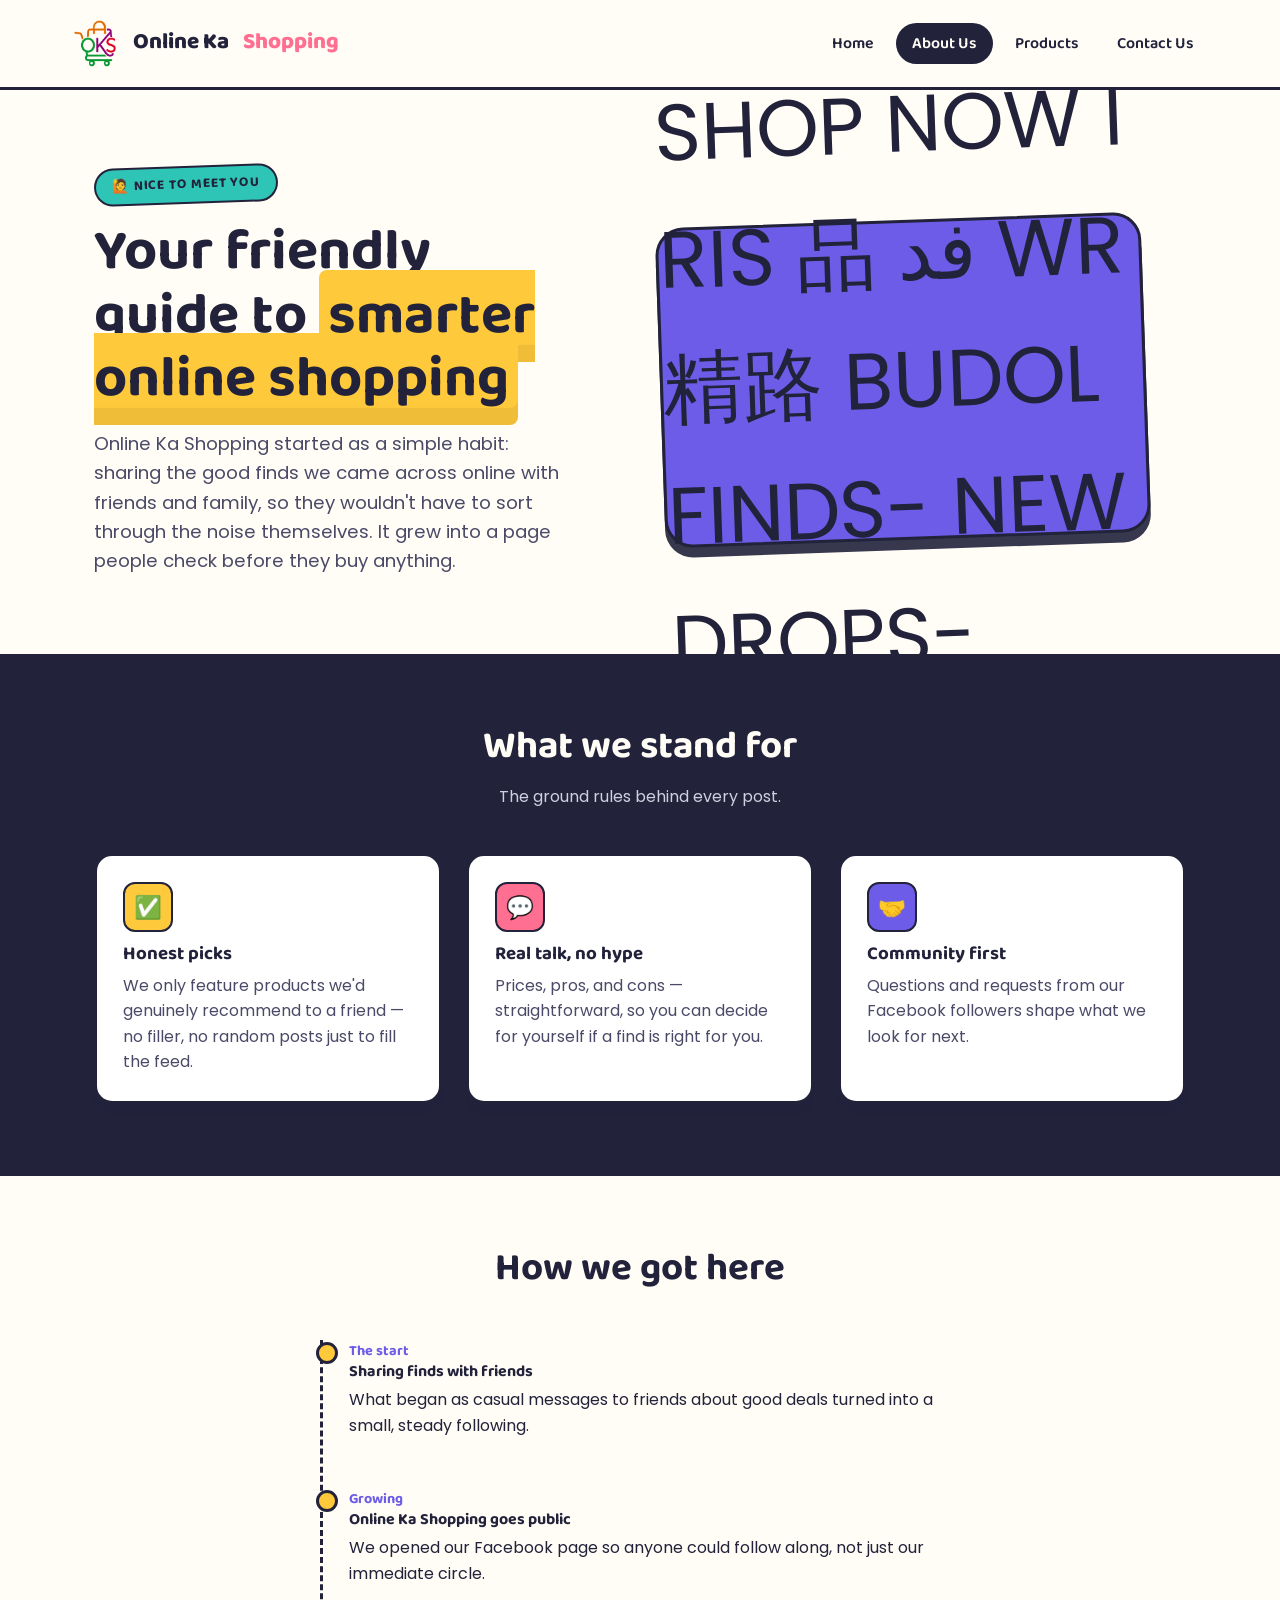
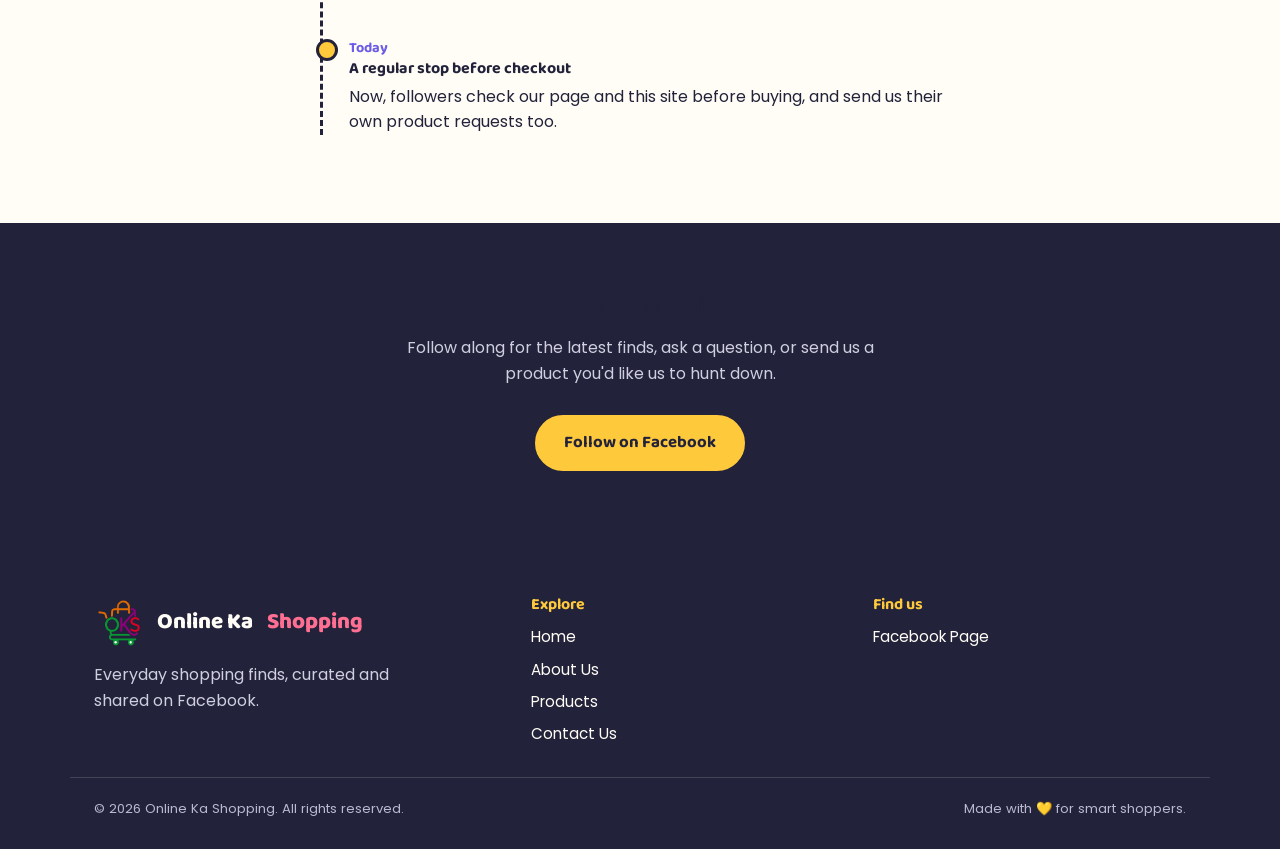
==== about.html @ 3970a916 "Add files via upload" ====
<!DOCTYPE html>
<html lang="en">
<head>
<meta charset="UTF-8">
<meta name="viewport" content="width=device-width, initial-scale=1.0">
<title>About Us — Online Ka Shopping</title>
<meta name="description" content="Learn who's behind Online Ka Shopping and why we curate our favorite online shopping finds.">
<link rel="stylesheet" href="style.css">
</head>
<body>

<header class="site">
  <div class="wrap nav">
    <a href="index.html" class="logo">
      <img src="OL ka Shopping_small.png" alt="A beautiful view" width="50">
      Online Ka <span class="accent">Shopping</span>    
    </a>
    <button class="nav-toggle" aria-label="Toggle menu" aria-expanded="false">
      <span></span>
    </button>
    <nav class="links">
      <a href="index.html">Home</a>
      <a href="about.html" class="active">About Us</a>
      <a href="products.html">Products</a>
      <a href="contact.html">Contact Us</a>
    </nav>
  </div>
</header>

<section class="hero" style="padding-bottom:60px;">
  <div class="wrap about-hero">
    <div>
      <span class="eyebrow">🙋 Nice to meet you</span>
      <h1>Your friendly guide to <span class="hl">smarter online shopping</span></h1>
      <p class="lead">Online Ka Shopping started as a simple habit: sharing the good finds we came across online with friends and family, so they wouldn't have to sort through the noise themselves. It grew into a page people check before they buy anything.</p>
    </div>
    <figure aria-hidden="true"><span class="emoji"><img data-visualcompletion="media-vc-image" class="x15mokao x1ga7v0g x16uus16 xbiv7yw x1bwycvy x193iq5w x4fas0m x19kjcj4" alt="May be an illustration of ‎text that says '‎ORS Online Ka Shopping SHOPPING SHOP NOW ا RIS 品 فد WR 精路 BUDOL FINDS- NEW DROPS- AFFORDABLE PICKS FAST SHIPPING 家 第150 UPETITT ሆጠባን። บุพรรจาพ‎'‎" referrerpolicy="origin-when-cross-origin" src="https://scontent.fmnl30-3.fna.fbcdn.net/v/t39.30808-6/741757227_1709805964281877_2921993927550348395_n.png?stp=dst-png&amp;cstp=mx1640x924&amp;ctp=s1640x924&amp;_nc_cat=104&amp;_nc_map=urlgen_bucketless&amp;ccb=1-7&amp;_nc_sid=cc71e4&amp;_nc_ohc=xV9PjwMrcCQQ7kNvwEH3x2K&amp;_nc_oc=AdrlvEik_hRyiU1EsgGJLPeZK5XNU5Sgn83Fyk-PqdgzFiLYui5LKPKMIqbEyoQ20CA&amp;_nc_zt=23&amp;_nc_ht=scontent.fmnl30-3.fna&amp;_nc_gid=uf_fTV4RWvmN-8UGtcbxXg&amp;_nc_ss=7b2a8&amp;oh=00_AQGWDXAu8j1FiKuhjPeeiVaZnwKB0ql8_CV8PbTVtgUYlQ&amp;oe=6A729DC0"></span></figure>
  </div>
</section>

<section class="tilt-band">
  <div class="wrap">
    <div class="section-head">
      <h2>What we stand for</h2>
      <p>The ground rules behind every post.</p>
    </div>
    <div class="value-grid">
      <div class="value-card">
        <div class="icon icon-yellow">✅</div>
        <h3>Honest picks</h3>
        <p class="desc" style="margin:0;color:var(--ink-soft)">We only feature products we'd genuinely recommend to a friend — no filler, no random posts just to fill the feed.</p>
      </div>
      <div class="value-card">
        <div class="icon icon-pink">💬</div>
        <h3>Real talk, no hype</h3>
        <p class="desc" style="margin:0;color:var(--ink-soft)">Prices, pros, and cons — straightforward, so you can decide for yourself if a find is right for you.</p>
      </div>
      <div class="value-card">
        <div class="icon icon-purple">🤝</div>
        <h3>Community first</h3>
        <p class="desc" style="margin:0;color:var(--ink-soft)">Questions and requests from our Facebook followers shape what we look for next.</p>
      </div>
    </div>
  </div>
</section>

<section>
  <div class="wrap">
    <div class="section-head">
      <h2>How we got here</h2>
    </div>
    <div class="timeline" style="max-width:640px;margin-left:auto;margin-right:auto;">
      <div class="t-item">
        <div class="t-year">The start</div>
        <h4>Sharing finds with friends</h4>
        <p>What began as casual messages to friends about good deals turned into a small, steady following.</p>
      </div>
      <div class="t-item">
        <div class="t-year">Growing</div>
        <h4>Online Ka Shopping goes public</h4>
        <p>We opened our Facebook page so anyone could follow along, not just our immediate circle.</p>
      </div>
      <div class="t-item">
        <div class="t-year">Today</div>
        <h4>A regular stop before checkout</h4>
        <p>Now, followers check our page and this site before buying, and send us their own product requests too.</p>
      </div>
    </div>
  </div>
</section>

<section class="tilt-band">
  <div class="wrap" style="text-align:center;">
    <h2 style="margin-bottom:14px;">Come say hi</h2>
    <p style="color:#cfcfe0;max-width:50ch;margin:0 auto 26px;">Follow along for the latest finds, ask a question, or send us a product you'd like us to hunt down.</p>
    <a class="btn btn-yellow" href="https://www.facebook.com/onlinekashopping" target="_blank" rel="noopener">Follow on Facebook</a>
  </div>
</section>

<footer class="site">
  <div class="wrap footer-grid">
    <div>
      <a href="index.html" class="logo" style="color:var(--cream)"><img src="OL ka Shopping_small.png" alt="A beautiful view" width="50">Online Ka <span class="accent">Shopping</span></a>
      <p style="margin-top:12px;color:#cfcfe0;max-width:32ch;">Everyday shopping finds, curated and shared on Facebook.</p>
    </div>
    <div>
      <h4>Explore</h4>
      <div class="foot-links">
        <a href="index.html">Home</a>
        <a href="about.html">About Us</a>
        <a href="products.html">Products</a>
        <a href="contact.html">Contact Us</a>
      </div>
    </div>
    <div>
      <h4>Find us</h4>
      <div class="foot-links">
        <a href="https://www.facebook.com/onlinekashopping" target="_blank" rel="noopener">Facebook Page</a>
      </div>
    </div>
  </div>
  <div class="wrap footer-bottom">
    <span>© 2026 Online Ka Shopping. All rights reserved.</span>
    <span>Made with 💛 for smart shoppers.</span>
  </div>
</footer>

<script src="script.js"></script>
</body>
</html>
---- style.css ----
/* ============================================
   Online Ka Shopping — bright & fun design system
   ============================================ */

@import url('https://fonts.googleapis.com/css2?family=Baloo+2:wght@500;600;700;800&family=Poppins:ital,wght@0,400;0,500;0,600;0,700;1,500&display=swap');

:root{
  --yellow: #FFC93C;
  --pink: #FF6F91;
  --purple: #6C5CE7;
  --mint: #2EC4B6;
  --cream: #FFFDF5;
  --ink: #22223B;
  --ink-soft: #4a4a68;
  --white: #ffffff;

  --radius-lg: 28px;
  --radius-md: 18px;
  --radius-sm: 10px;

  --shadow-card: 0 10px 0 rgba(34,34,59,0.9);
  --shadow-soft: 0 14px 30px rgba(34,34,59,0.12);
}

*{ box-sizing: border-box; }

html{ scroll-behavior: smooth; }

body{
  margin:0;
  font-family: 'Poppins', sans-serif;
  background: var(--cream);
  color: var(--ink);
  line-height: 1.6;
  overflow-x: hidden;
}

h1,h2,h3,h4{
  font-family:'Baloo 2', sans-serif;
  margin:0 0 .4em;
  line-height: 1.1;
  color: var(--ink);
}

p{ margin:0 0 1em; }

a{ color: inherit; text-decoration:none; }

img{ max-width:100%; display:block; }

.wrap{
  max-width: 1140px;
  margin: 0 auto;
  padding: 0 24px;
}

/* focus visibility */
a:focus-visible, button:focus-visible, input:focus-visible, textarea:focus-visible{
  outline: 3px solid var(--purple);
  outline-offset: 3px;
}

@media (prefers-reduced-motion: reduce){
  *{ animation-duration: 0.001ms !important; animation-iteration-count: 1 !important; transition-duration: 0.001ms !important; scroll-behavior:auto !important; }
}

/* ---------- Buttons ---------- */
.btn{
  display:inline-flex;
  align-items:center;
  gap:.5em;
  font-family:'Baloo 2', sans-serif;
  font-weight:700;
  font-size: 1.05rem;
  padding: .85em 1.7em;
  border-radius: 999px;
  border: 3px solid var(--ink);
  cursor:pointer;
  transition: transform .15s ease, box-shadow .15s ease;
  box-shadow: 5px 5px 0 var(--ink);
}
.btn:hover{ transform: translate(-2px,-2px); box-shadow: 7px 7px 0 var(--ink); }
.btn:active{ transform: translate(1px,1px); box-shadow: 3px 3px 0 var(--ink); }

.btn-pink{ background: var(--pink); color: var(--white); }
.btn-yellow{ background: var(--yellow); color: var(--ink); }
.btn-purple{ background: var(--purple); color: var(--white); }
.btn-outline{ background: transparent; color: var(--ink); box-shadow:none; }
.btn-outline:hover{ background: var(--ink); color: var(--cream); transform:none; }

/* ---------- Top marquee ---------- */
.marquee{
  background: var(--ink);
  color: var(--cream);
  overflow: hidden;
  white-space: nowrap;
  padding: 8px 0;
  font-family:'Baloo 2', sans-serif;
  font-size: .85rem;
  letter-spacing: .04em;
}
.marquee__track{
  display: inline-block;
  padding-left: 100%;
  animation: scroll-left 28s linear infinite;
}
.marquee:hover .marquee__track{ animation-play-state: paused; }
.marquee span{ margin: 0 2em; }
.marquee .dot{ color: var(--yellow); }
@keyframes scroll-left{
  from{ transform: translateX(0); }
  to{ transform: translateX(-100%); }
}

/* ---------- Header / Nav ---------- */
header.site{
  position: sticky;
  top:0;
  z-index: 50;
  background: var(--cream);
  border-bottom: 3px solid var(--ink);
}
.nav{
  display:flex;
  align-items:center;
  justify-content: space-between;
  padding: 16px 0;
}
.logo{
  display:flex;
  align-items:center;
  gap:.6em;
  font-family:'Baloo 2', sans-serif;
  font-weight:800;
  font-size:1.4rem;
}
.logo .bag{
  width:38px; height:38px;
  background: var(--purple);
  border-radius: 10px;
  display:flex; align-items:center; justify-content:center;
  color:var(--yellow);
  font-size:1.2rem;
  transform: rotate(-6deg);
  border: 2.5px solid var(--ink);
}
.logo .accent{ color: var(--pink); }

nav.links{
  display:flex;
  gap: 6px;
  align-items:center;
}
nav.links a{
  font-family:'Baloo 2', sans-serif;
  font-weight:600;
  padding: 8px 16px;
  border-radius: 999px;
  transition: background .15s ease, color .15s ease;
}
nav.links a:hover{ background: var(--yellow); }
nav.links a.active{ background: var(--ink); color: var(--cream); }

.nav-toggle{
  display:none;
  background:none; border:none; cursor:pointer;
  width: 42px; height:42px;
  align-items:center; justify-content:center;
}
.nav-toggle span, .nav-toggle span::before, .nav-toggle span::after{
  content:'';
  display:block;
  width: 24px; height: 3px;
  background: var(--ink);
  border-radius: 3px;
  position: relative;
  transition: all .2s ease;
}
.nav-toggle span::before{ position:absolute; top:-8px; }
.nav-toggle span::after{ position:absolute; top:8px; }

@media (max-width: 760px){
  .nav-toggle{ display:flex; }
  nav.links{
    position: absolute;
    top: 100%; left:0; right:0;
    background: var(--cream);
    border-bottom: 3px solid var(--ink);
    flex-direction: column;
    align-items: stretch;
    padding: 10px 24px 18px;
    display: none;
  }
  nav.links.open{ display:flex; }
  nav.links a{ text-align:center; padding: 12px 16px; }
}

/* ---------- Hero ---------- */
.hero{
  position: relative;
  padding: 76px 0 96px;
  overflow: hidden;
}
.hero__grid{
  display:grid;
  grid-template-columns: 1.1fr 0.9fr;
  gap: 40px;
  align-items:center;
}
.eyebrow{
  display:inline-block;
  font-family:'Baloo 2', sans-serif;
  font-weight:700;
  font-size:.85rem;
  letter-spacing:.06em;
  text-transform: uppercase;
  background: var(--mint);
  color: var(--ink);
  padding: 6px 16px;
  border-radius: 999px;
  border: 2.5px solid var(--ink);
  margin-bottom: 18px;
  transform: rotate(-2deg);
}
.hero h1{
  font-size: clamp(2.4rem, 5vw, 3.6rem);
  margin-bottom: .3em;
}
.hero h1 .hl{
  background: var(--yellow);
  padding: 0 .15em;
  border-radius: 8px;
  box-shadow: inset 0 -0.3em 0 rgba(0,0,0,0.06);
}
.hero p.lead{
  font-size: 1.15rem;
  color: var(--ink-soft);
  max-width: 46ch;
}
.hero__ctas{ display:flex; gap:14px; flex-wrap:wrap; margin-top: 28px; }

.hero__art{ position: relative; height: 380px; }
.price-tag{
  position:absolute;
  background: var(--white);
  border: 3px solid var(--ink);
  border-radius: var(--radius-md);
  box-shadow: var(--shadow-card);
  padding: 18px 20px;
  width: 190px;
}
.price-tag::before{
  content:'';
  position:absolute;
  top:14px; left:-11px;
  width:20px; height:20px;
  background: var(--cream);
  border: 3px solid var(--ink);
  border-radius:50%;
}
.price-tag .cat{
  font-family:'Baloo 2', sans-serif;
  font-weight:700;
  font-size:.78rem;
  text-transform: uppercase;
  letter-spacing:.04em;
  color: var(--purple);
}
.price-tag .name{ font-weight:600; margin: 4px 0 8px; font-size:.95rem; }
.price-tag .tagrow{ display:flex; align-items:center; justify-content:space-between; }
.price-tag .price{ font-family:'Baloo 2',sans-serif; font-weight:800; font-size:1.2rem; }
.price-tag .badge{
  background: var(--pink); color:var(--white);
  font-size:.7rem; font-weight:700;
  padding: 3px 8px; border-radius: 999px;
}

.tag-1{ top: 0; left: 6%; transform: rotate(-7deg); }
.tag-2{ top: 130px; right: 4%; transform: rotate(6deg); background: var(--purple); color:var(--white); }
.tag-2 .cat{ color: var(--yellow); }
.tag-2 .price{ color: var(--white); }
.tag-3{ bottom: 0; left: 22%; transform: rotate(4deg); }

@media (max-width: 900px){
  .hero__grid{ grid-template-columns: 1fr; }
  .hero__art{ height: 300px; margin-top: 10px; }
}

/* ---------- Section basics ---------- */
section{ padding: 72px 0; }
.section-head{ max-width: 640px; margin: 0 auto 44px; text-align:center; }
.section-head h2{ font-size: clamp(1.8rem, 3.4vw, 2.4rem); }
.section-head p{ color: var(--ink-soft); }

.tilt-band{
  background: var(--ink);
  color: var(--cream);
}
.tilt-band .section-head p{ color: #cfcfe0; }
.tilt-band .section-head h2{ color: var(--cream); }

/* ---------- Product / find cards (signature element) ---------- */
.finds-grid{
  display:grid;
  grid-template-columns: repeat(4, 1fr);
  gap: 26px;
}
@media (max-width: 980px){ .finds-grid{ grid-template-columns: repeat(2,1fr); } }
@media (max-width: 560px){ .finds-grid{ grid-template-columns: 1fr; } }

.find-card{
  background: var(--white);
  border: 3px solid var(--ink);
  border-radius: var(--radius-md);
  padding: 22px 18px 20px;
  position: relative;
  box-shadow: var(--shadow-card);
  transition: transform .18s ease, box-shadow .18s ease;
}
.find-card:hover{ transform: translate(-3px,-5px) rotate(-1deg); box-shadow: 9px 12px 0 var(--ink); }
.find-card::before{
  content:'';
  position:absolute;
  top: 22px; left:-12px;
  width:22px; height:22px;
  background: var(--cream);
  border: 3px solid var(--ink);
  border-radius:50%;
}
.find-card .icon{
  width:56px; height:56px;
  border-radius: 14px;
  display:flex; align-items:center; justify-content:center;
  font-size: 1.6rem;
  margin-bottom: 14px;
  border: 2.5px solid var(--ink);
}
.find-card h3{ font-size:1.15rem; margin-bottom: 4px; }
.find-card .desc{ font-size:.92rem; color: var(--ink-soft); margin-bottom: 14px; }
.find-card .meta{
  display:flex; align-items:center; justify-content:space-between;
  border-top: 2px dashed var(--ink);
  padding-top: 12px;
}
.find-card .save{
  font-family:'Baloo 2', sans-serif;
  font-weight:800;
  color: var(--pink);
}
.find-card .fb-link{
  font-size:.82rem;
  font-weight:600;
  text-decoration: underline;
}

.icon-yellow{ background: var(--yellow); }
.icon-mint{ background: var(--mint); }
.icon-pink{ background: var(--pink); color:var(--white); }
.icon-purple{ background: var(--purple); color:var(--white); }

/* filter chips (products page) */
.chip-row{ display:flex; gap:10px; flex-wrap:wrap; justify-content:center; margin-bottom: 40px; }
.chip{
  font-family:'Baloo 2', sans-serif;
  font-weight:600;
  font-size:.9rem;
  padding: 8px 18px;
  border-radius: 999px;
  border: 2.5px solid var(--ink);
  background: var(--white);
  cursor:pointer;
}
.chip.is-active, .chip:hover{ background: var(--purple); color:var(--white); }

/* ---------- Steps (how it works) ---------- */
.steps{
  display:grid;
  grid-template-columns: repeat(3,1fr);
  gap: 26px;
}
@media (max-width: 820px){ .steps{ grid-template-columns:1fr; } }
.step{
  background: var(--cream);
  border: 3px dashed var(--ink);
  border-radius: var(--radius-md);
  padding: 26px;
  text-align:center;
}
.step .num{
  width:44px; height:44px;
  margin: 0 auto 14px;
  background: var(--pink);
  color:var(--white);
  border-radius:50%;
  display:flex; align-items:center; justify-content:center;
  font-family:'Baloo 2',sans-serif; font-weight:800;
  border: 2.5px solid var(--ink);
}

/* ---------- About page bits ---------- */
.about-hero{
  display:grid;
  grid-template-columns: 1fr 1fr;
  gap: 50px;
  align-items:center;
}
@media (max-width: 860px){ .about-hero{ grid-template-columns:1fr; } }
.about-hero figure{
  background: var(--purple);
  border: 3px solid var(--ink);
  border-radius: var(--radius-lg);
  height: 320px;
  display:flex; align-items:center; justify-content:center;
  box-shadow: var(--shadow-card);
  transform: rotate(-2deg);
}
.about-hero figure .emoji{ font-size: 5rem; }

.value-grid{
  display:grid;
  grid-template-columns: repeat(3, 1fr);
  gap: 24px;
}
@media (max-width: 820px){ .value-grid{ grid-template-columns:1fr; } }
.value-card{
  background: var(--white);
  border: 3px solid var(--ink);
  border-radius: var(--radius-md);
  padding: 26px;
  box-shadow: var(--shadow-card);
}
.value-card .icon{
  width:50px;height:50px;border-radius:12px;
  display:flex;align-items:center;justify-content:center;
  font-size:1.4rem; margin-bottom:12px;
  border: 2.5px solid var(--ink);
}

.timeline{ position:relative; margin-top: 50px; padding-left: 26px; border-left: 3px dashed var(--ink); }
.timeline .t-item{ position:relative; padding-bottom: 34px; }
.timeline .t-item:last-child{ padding-bottom:0; }
.timeline .t-item::before{
  content:'';
  position:absolute; left:-33px; top:2px;
  width:16px; height:16px; border-radius:50%;
  background: var(--yellow); border:3px solid var(--ink);
}
.timeline .t-year{ font-family:'Baloo 2',sans-serif; font-weight:700; color:var(--purple); font-size:.9rem; }

/* ---------- Contact page ---------- */
.contact-grid{
  display:grid;
  grid-template-columns: 1fr 1fr;
  gap: 40px;
  align-items:start;
}
@media (max-width: 860px){ .contact-grid{ grid-template-columns:1fr; } }

.fb-card{
  background: var(--purple);
  color: var(--white);
  border: 3px solid var(--ink);
  border-radius: var(--radius-lg);
  padding: 34px;
  box-shadow: var(--shadow-card);
}
.fb-card h3{ color:var(--white); }
.fb-card .fb-icon{
  width:52px; height:52px;
  background: var(--white);
  color: var(--purple);
  border-radius: 14px;
  display:flex; align-items:center; justify-content:center;
  font-size:1.6rem; font-weight:800;
  margin-bottom: 16px;
}

.contact-form{
  background: var(--white);
  border: 3px solid var(--ink);
  border-radius: var(--radius-lg);
  padding: 32px;
  box-shadow: var(--shadow-card);
}
.field{ margin-bottom: 18px; }
.field label{
  display:block;
  font-family:'Baloo 2', sans-serif;
  font-weight:600;
  margin-bottom: 6px;
  font-size:.95rem;
}
.field input, .field textarea{
  width:100%;
  font-family:'Poppins', sans-serif;
  font-size: .98rem;
  padding: 12px 14px;
  border-radius: var(--radius-sm);
  border: 2.5px solid var(--ink);
  background: var(--cream);
  resize: vertical;
}
.field input:focus, .field textarea:focus{ outline: 3px solid var(--purple); outline-offset:1px; }

.faq{ max-width: 760px; margin: 0 auto; }
.faq-item{
  border-bottom: 2px dashed var(--ink);
  padding: 18px 0;
}
.faq-item h4{ font-size:1.05rem; margin-bottom: 6px; }
.faq-item p{ margin:0; color: var(--ink-soft); }

/* ---------- Footer ---------- */
footer.site{
  background: var(--ink);
  color: var(--cream);
  padding: 50px 0 30px;
}
.footer-grid{
  display:grid;
  grid-template-columns: 1.3fr 1fr 1fr;
  gap: 30px;
  margin-bottom: 30px;
}
@media (max-width: 700px){ .footer-grid{ grid-template-columns:1fr; } }
footer.site h4{ color: var(--yellow); font-family:'Baloo 2',sans-serif; margin-bottom: 12px; font-size:1rem; }
footer.site a:hover{ color: var(--pink); }
footer.site .foot-links{ display:flex; flex-direction:column; gap:8px; font-size:.95rem; }
.footer-bottom{
  border-top: 1px solid rgba(255,255,255,0.15);
  padding-top: 20px;
  font-size: .82rem;
  color: #b9b9d0;
  display:flex; justify-content:space-between; flex-wrap:wrap; gap:10px;
}

/* ---------- disclosure banner ---------- */
.disclosure{
  font-size:.82rem;
  color: var(--ink-soft);
  text-align:center;
  max-width: 720px;
  margin: 0 auto;
}
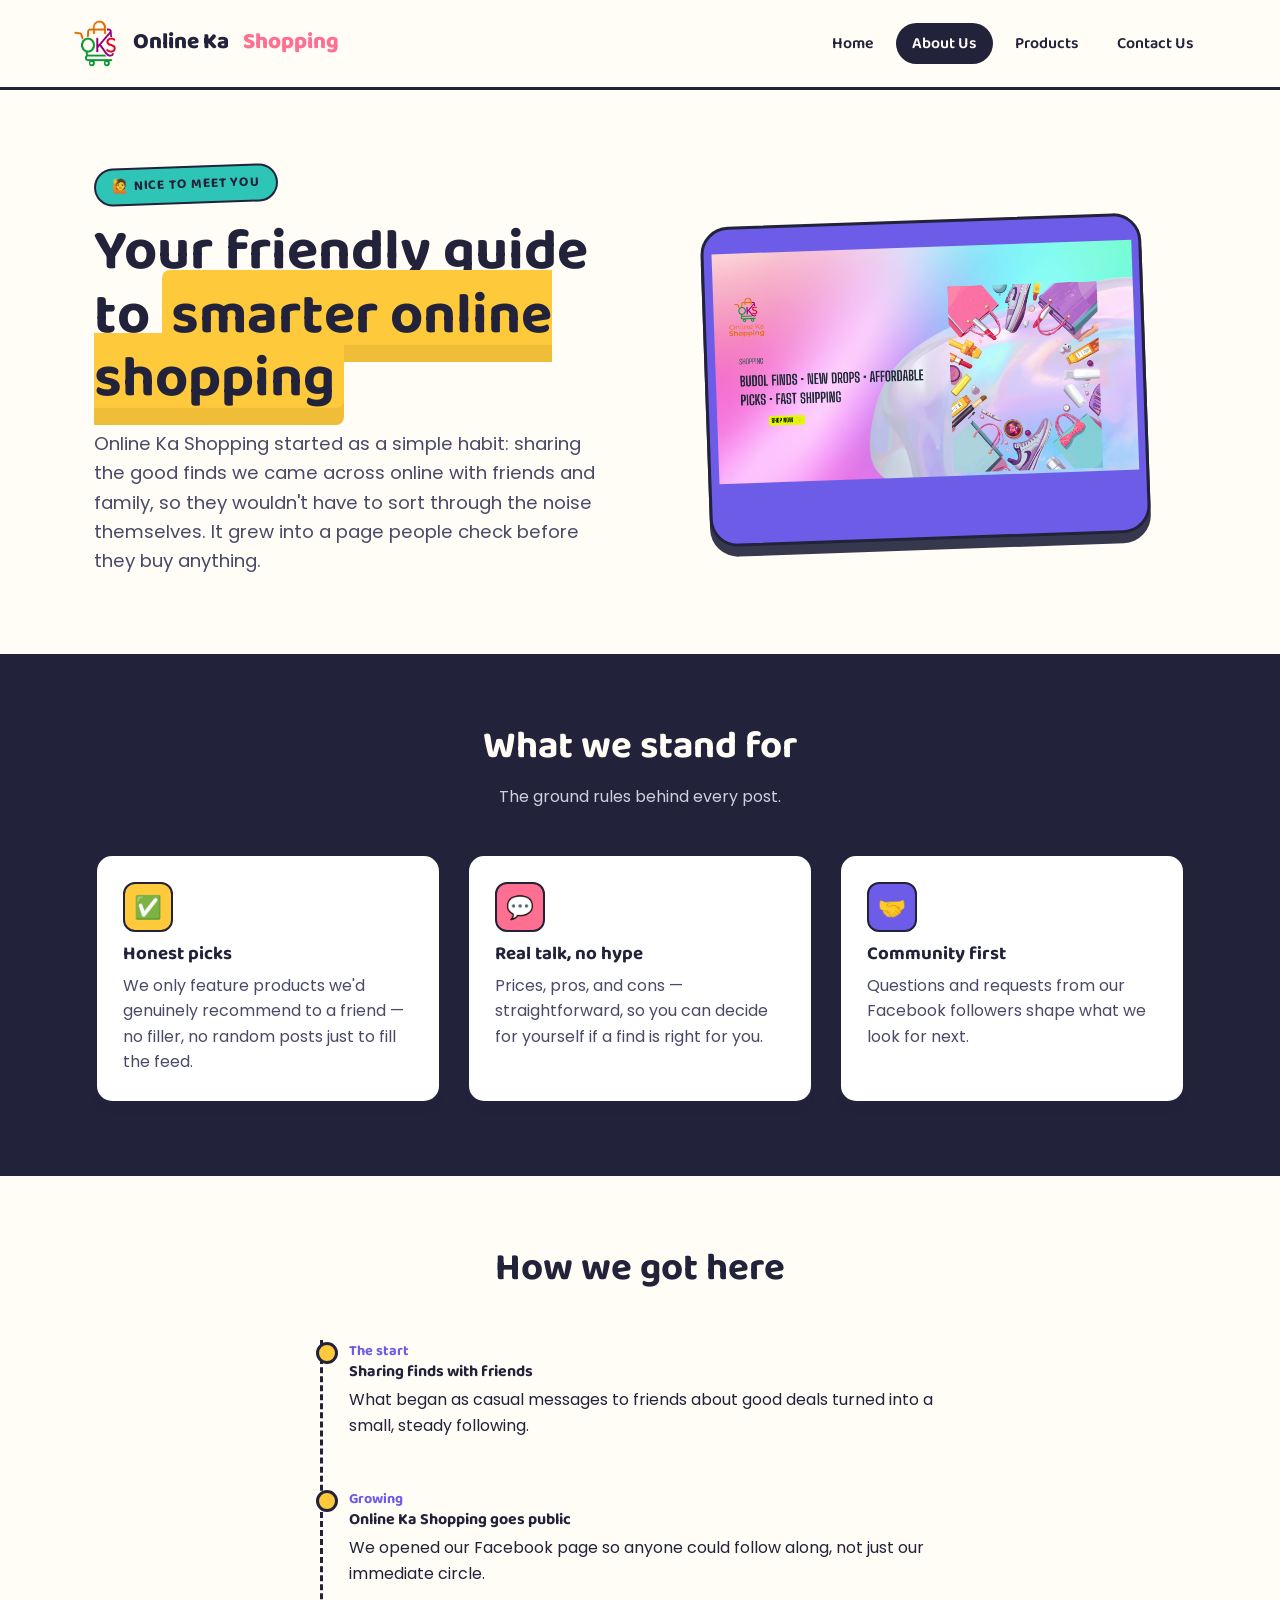
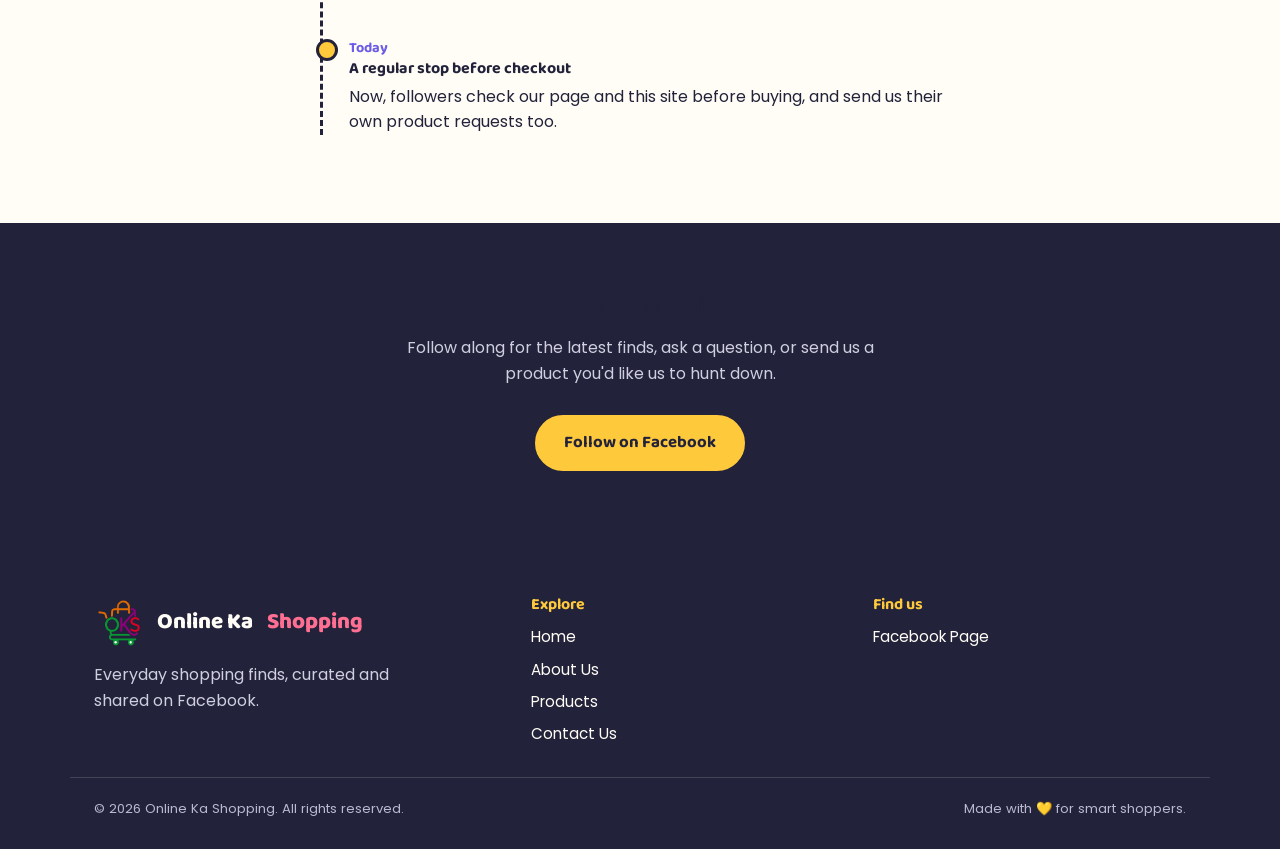
==== commit 481a41bd: "Add files via upload" ====
--- a/about.html
+++ b/about.html
@@ -34,7 +34,7 @@
       <h1>Your friendly guide to <span class="hl">smarter online shopping</span></h1>
       <p class="lead">Online Ka Shopping started as a simple habit: sharing the good finds we came across online with friends and family, so they wouldn't have to sort through the noise themselves. It grew into a page people check before they buy anything.</p>
     </div>
-    <figure aria-hidden="true"><span class="emoji"><img data-visualcompletion="media-vc-image" class="x15mokao x1ga7v0g x16uus16 xbiv7yw x1bwycvy x193iq5w x4fas0m x19kjcj4" alt="May be an illustration of ‎text that says '‎ORS Online Ka Shopping SHOPPING SHOP NOW ا RIS 品 فد WR 精路 BUDOL FINDS- NEW DROPS- AFFORDABLE PICKS FAST SHIPPING 家 第150 UPETITT ሆጠባን። บุพรรจาพ‎'‎" referrerpolicy="origin-when-cross-origin" src="https://scontent.fmnl30-3.fna.fbcdn.net/v/t39.30808-6/741757227_1709805964281877_2921993927550348395_n.png?stp=dst-png&amp;cstp=mx1640x924&amp;ctp=s1640x924&amp;_nc_cat=104&amp;_nc_map=urlgen_bucketless&amp;ccb=1-7&amp;_nc_sid=cc71e4&amp;_nc_ohc=xV9PjwMrcCQQ7kNvwEH3x2K&amp;_nc_oc=AdrlvEik_hRyiU1EsgGJLPeZK5XNU5Sgn83Fyk-PqdgzFiLYui5LKPKMIqbEyoQ20CA&amp;_nc_zt=23&amp;_nc_ht=scontent.fmnl30-3.fna&amp;_nc_gid=uf_fTV4RWvmN-8UGtcbxXg&amp;_nc_ss=7b2a8&amp;oh=00_AQGWDXAu8j1FiKuhjPeeiVaZnwKB0ql8_CV8PbTVtgUYlQ&amp;oe=6A729DC0"></span></figure>
+    <figure aria-hidden="true"><span class="emoji"><input type="image" src="741757227_1709805964281877_2921993927550348395_n.png" alt="Submit" width="420" height="230"></span></figure>
   </div>
 </section>
 
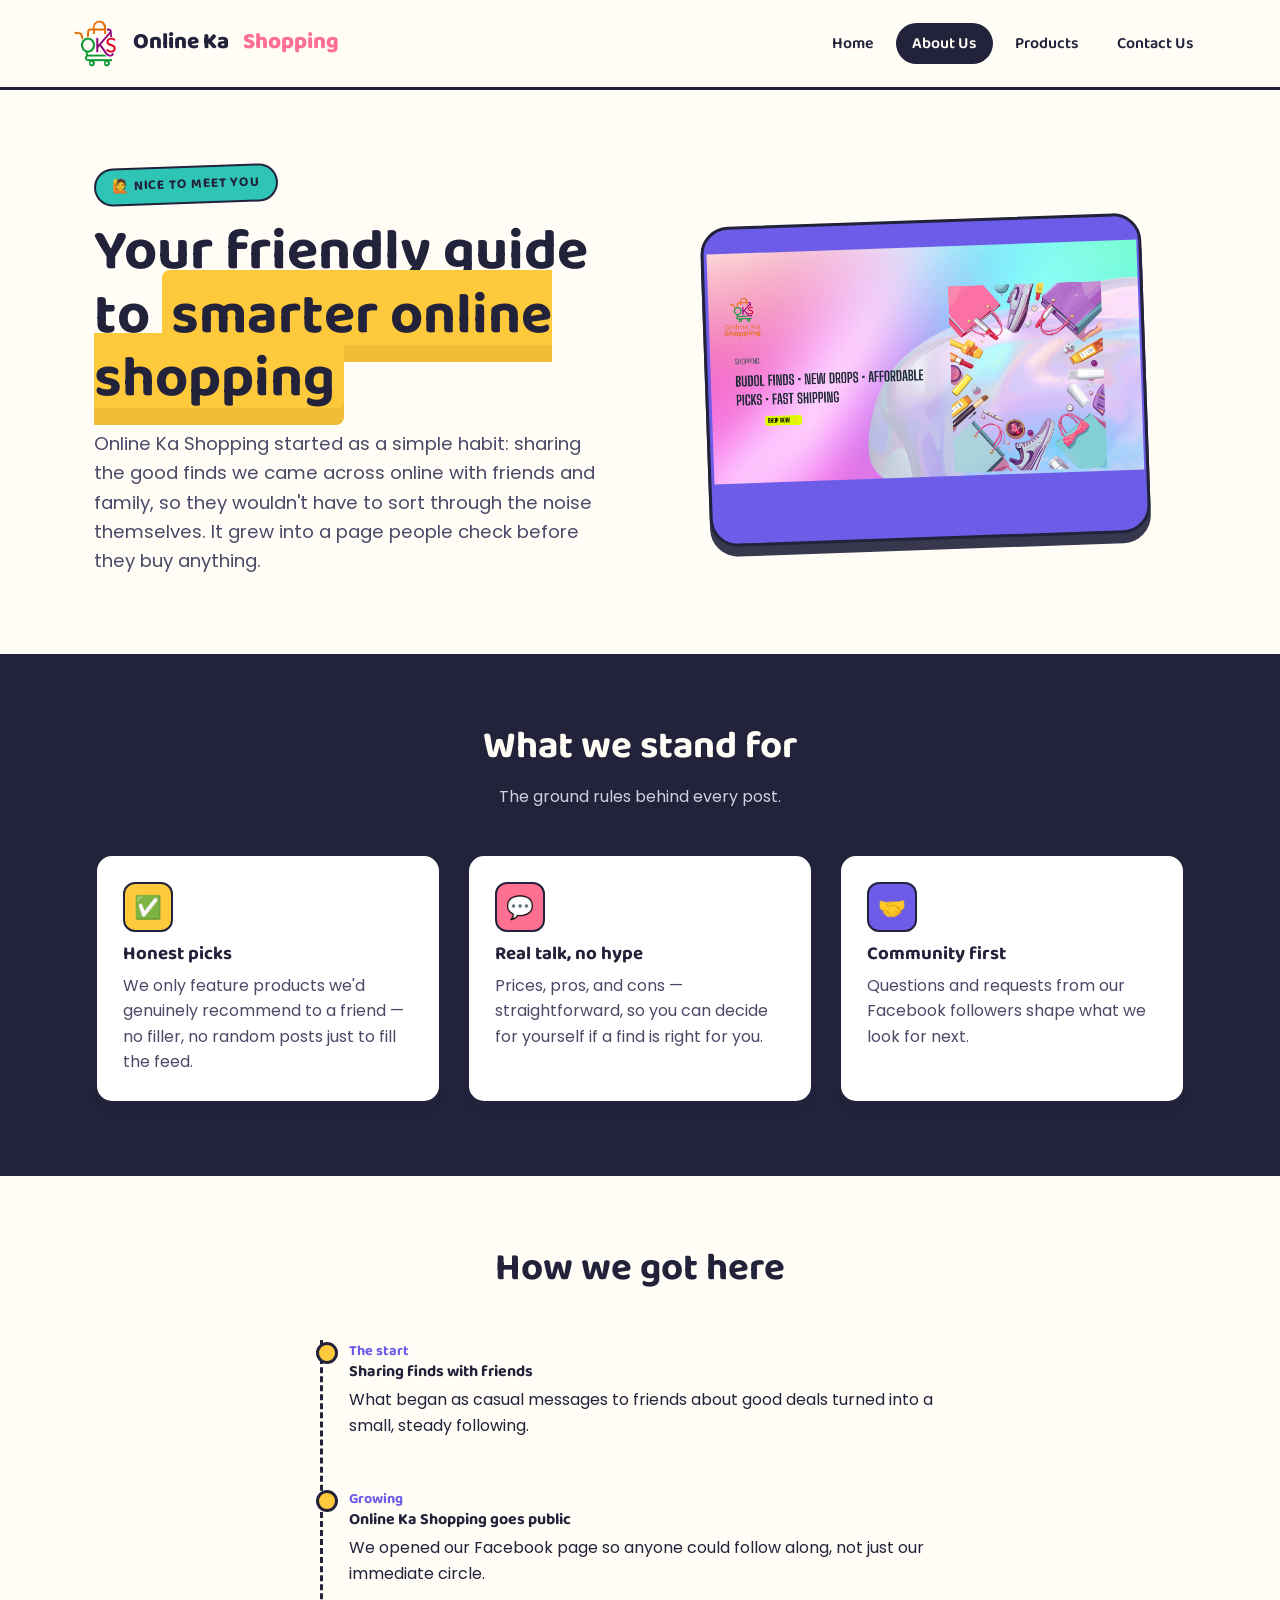
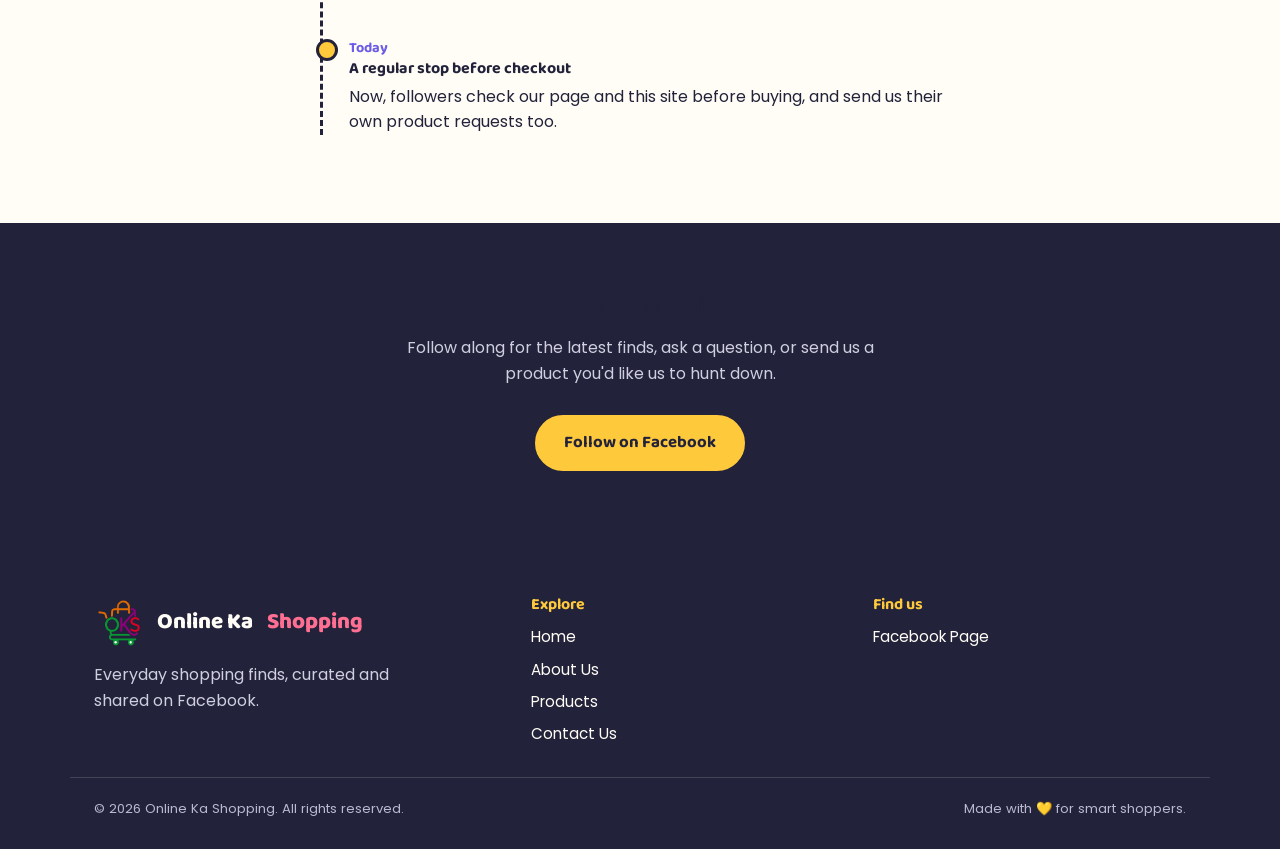
==== commit 37ff86d2: "Update about.html" ====
--- a/about.html
+++ b/about.html
@@ -34,7 +34,7 @@
       <h1>Your friendly guide to <span class="hl">smarter online shopping</span></h1>
       <p class="lead">Online Ka Shopping started as a simple habit: sharing the good finds we came across online with friends and family, so they wouldn't have to sort through the noise themselves. It grew into a page people check before they buy anything.</p>
     </div>
-    <figure aria-hidden="true"><span class="emoji"><input type="image" src="741757227_1709805964281877_2921993927550348395_n.png" alt="Submit" width="420" height="230"></span></figure>
+    <figure aria-hidden="true"><span class="emoji"><input type="image" src="741757227_1709805964281877_2921993927550348395_n.png" alt="Submit" width="430" height="230"></span></figure>
   </div>
 </section>
 
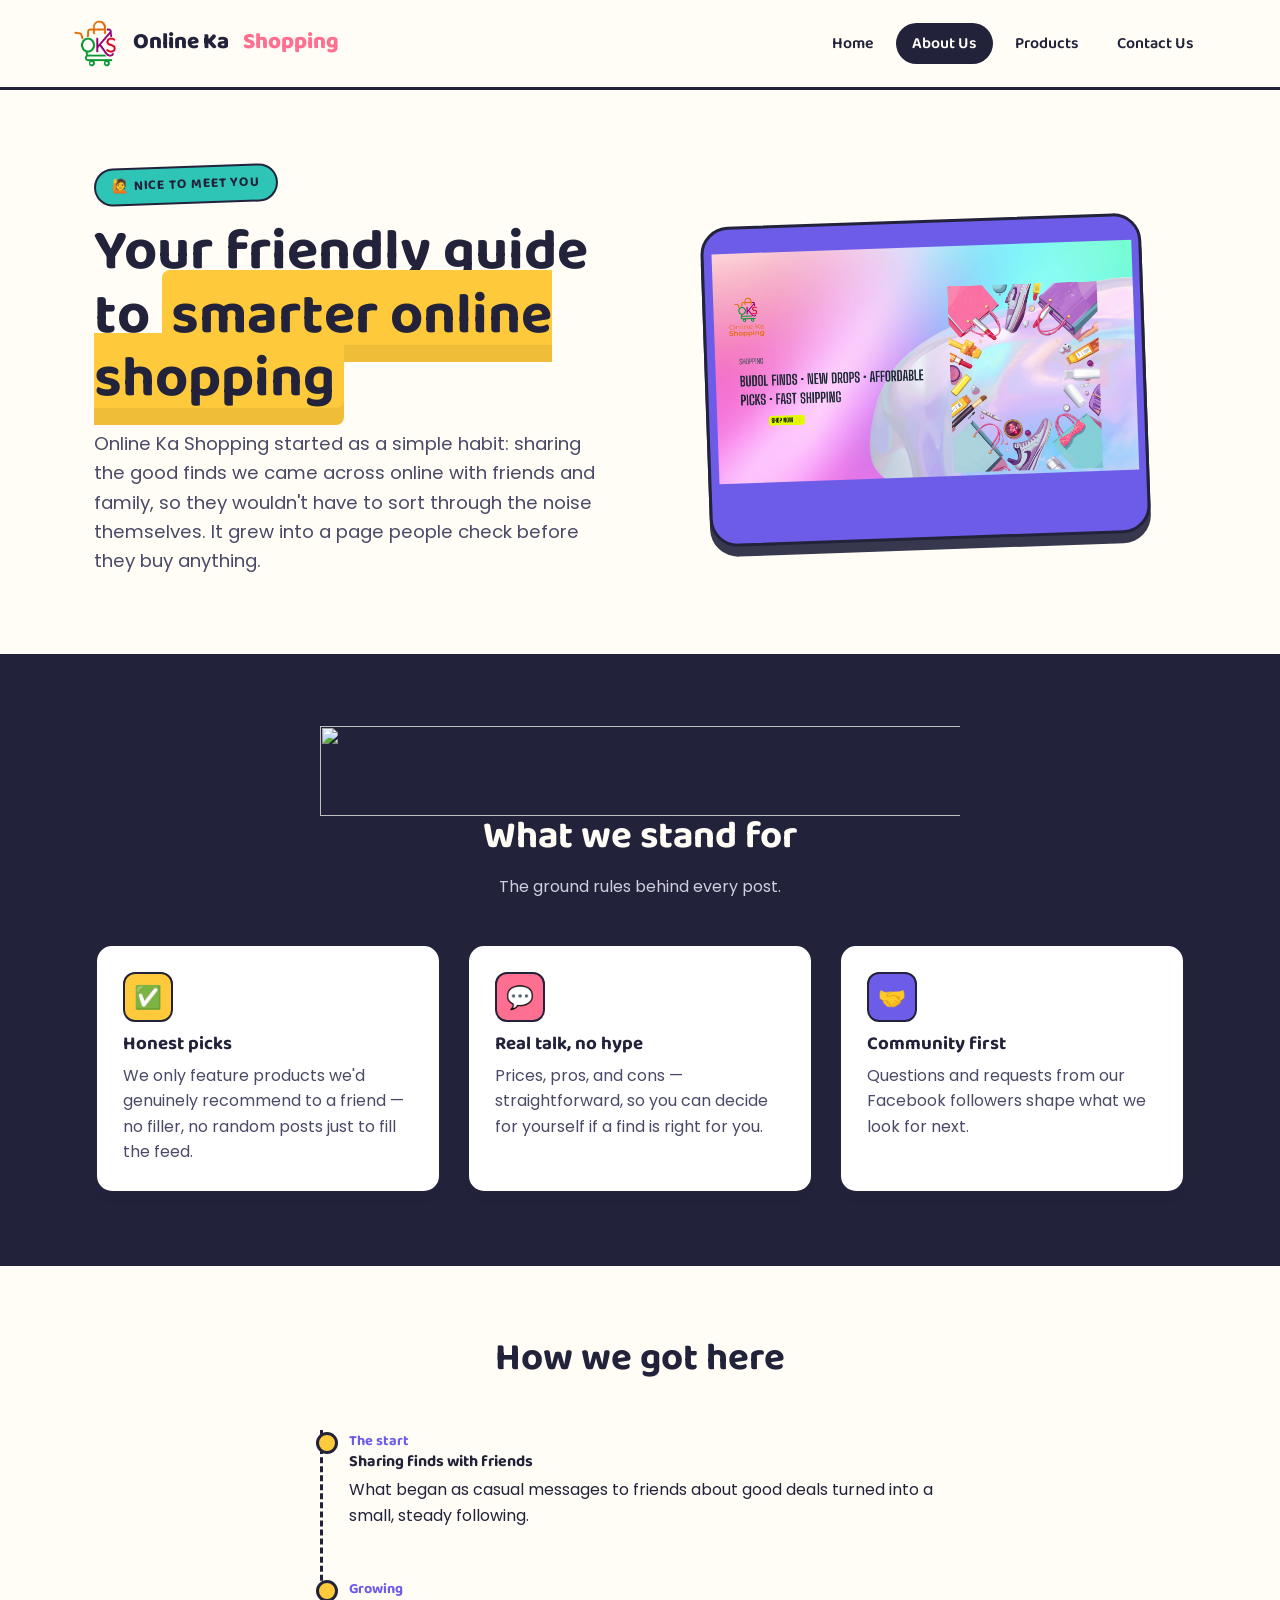
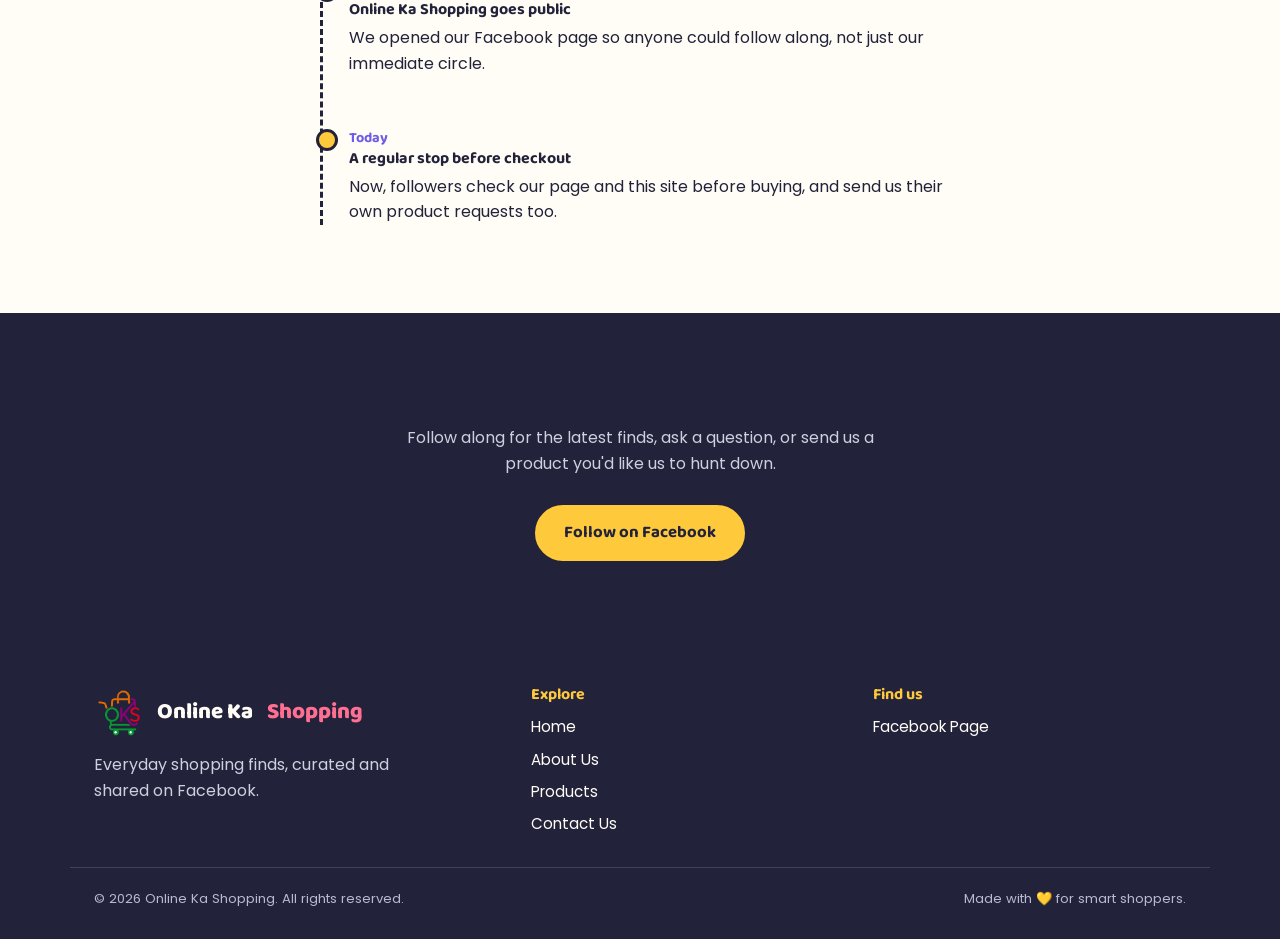
==== commit 294f887c: "Update about.html update" ====
--- a/about.html
+++ b/about.html
@@ -34,13 +34,14 @@
       <h1>Your friendly guide to <span class="hl">smarter online shopping</span></h1>
       <p class="lead">Online Ka Shopping started as a simple habit: sharing the good finds we came across online with friends and family, so they wouldn't have to sort through the noise themselves. It grew into a page people check before they buy anything.</p>
     </div>
-    <figure aria-hidden="true"><span class="emoji"><input type="image" src="741757227_1709805964281877_2921993927550348395_n.png" alt="Submit" width="430" height="230"></span></figure>
+    <figure aria-hidden="true"><span class="emoji"><input type="image" src="741757227_1709805964281877_2921993927550348395_n.png" alt="Submit" width="420" height="230"></span></figure>
   </div>
 </section>
 
 <section class="tilt-band">
   <div class="wrap">
     <div class="section-head">
+      <a href='https://s.click.aliexpress.com/e/_c3qZtrex?bz=725*90' target='_parent'><img width='725' height='90' src='https://ae-pic-a1.aliexpress-media.com/kf/S052628a86d2b482895aac313349f059aJ.png' /></a>
       <h2>What we stand for</h2>
       <p>The ground rules behind every post.</p>
     </div>
